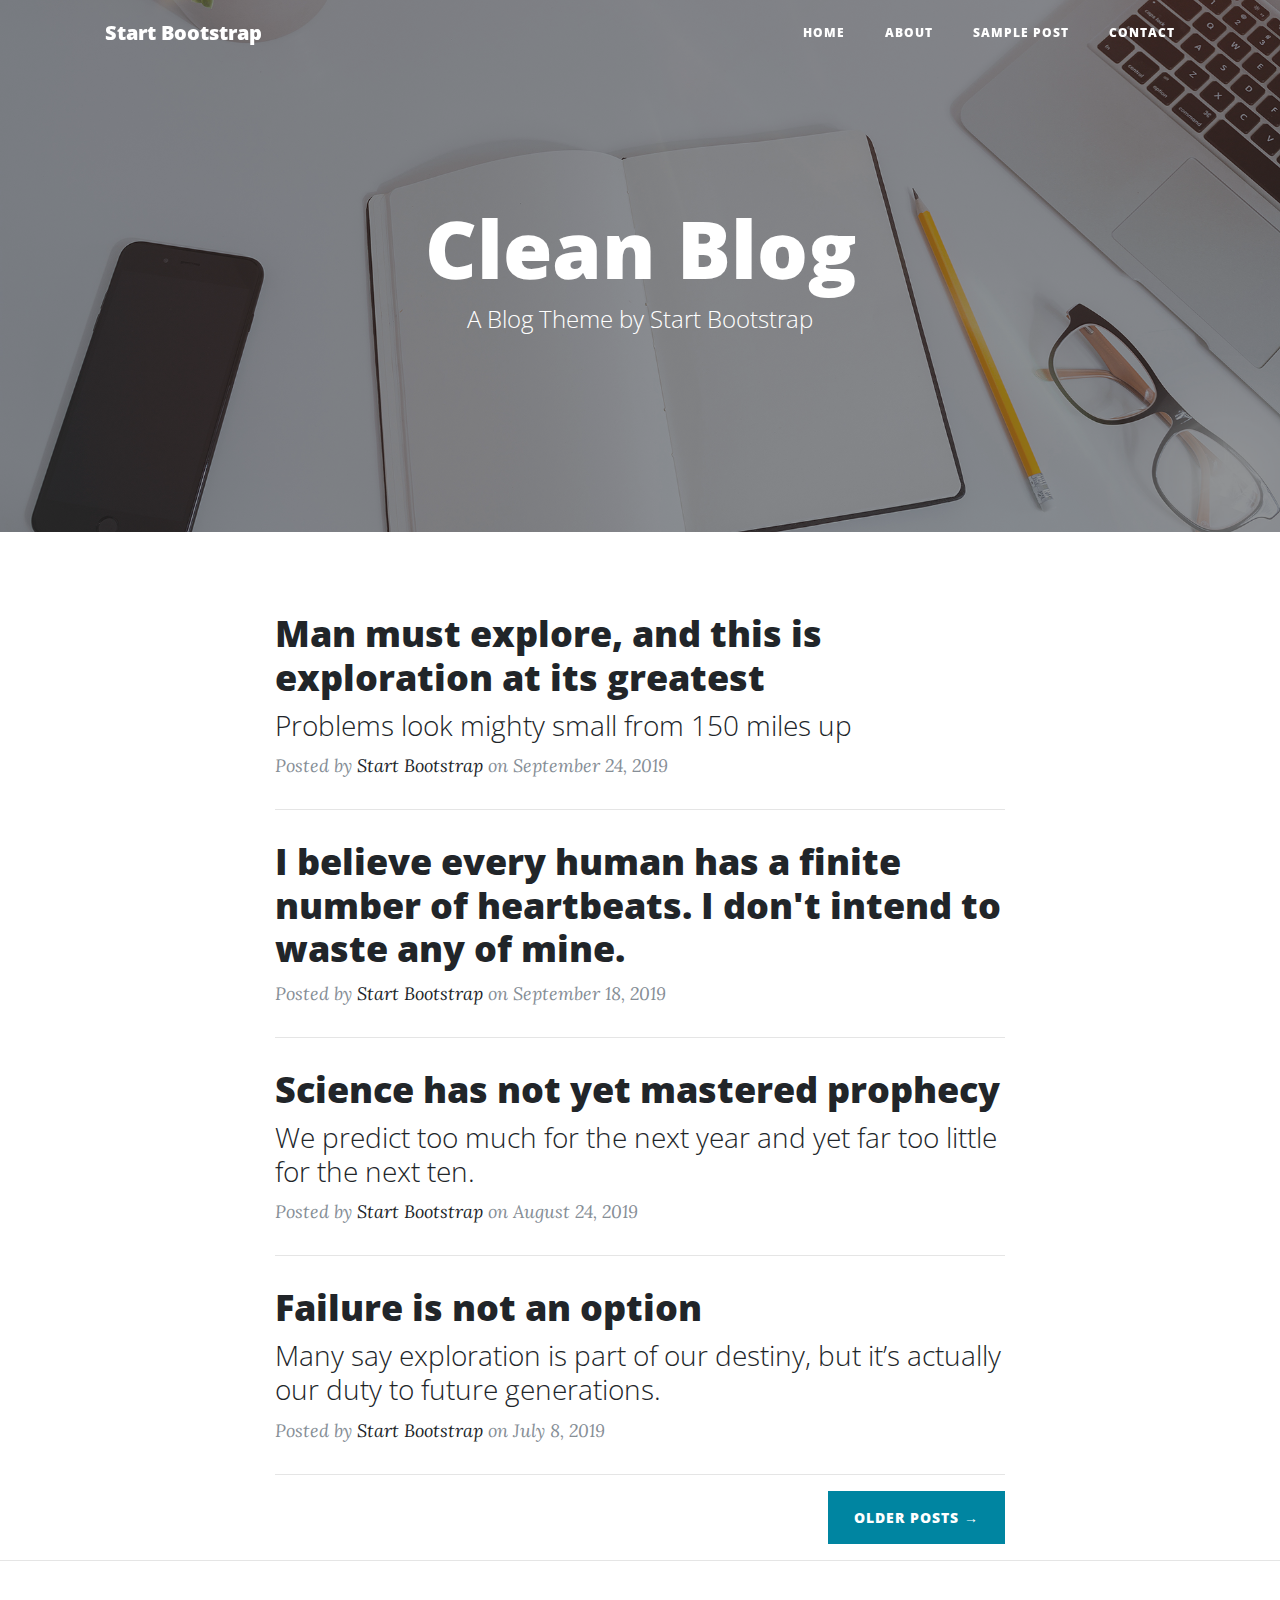
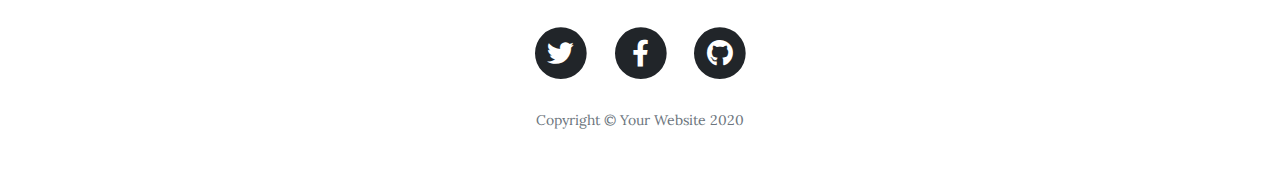
==== index.html @ 659f7e88 "bootstrap template" ====
<!DOCTYPE html>
<html lang="en">

<head>

  <meta charset="utf-8">
  <meta name="viewport" content="width=device-width, initial-scale=1, shrink-to-fit=no">
  <meta name="description" content="">
  <meta name="author" content="">

  <title>Clean Blog - Start Bootstrap Theme</title>

  <!-- Bootstrap core CSS -->
  <link href="vendor/bootstrap/css/bootstrap.min.css" rel="stylesheet">

  <!-- Custom fonts for this template -->
  <link href="vendor/fontawesome-free/css/all.min.css" rel="stylesheet" type="text/css">
  <link href='https://fonts.googleapis.com/css?family=Lora:400,700,400italic,700italic' rel='stylesheet' type='text/css'>
  <link href='https://fonts.googleapis.com/css?family=Open+Sans:300italic,400italic,600italic,700italic,800italic,400,300,600,700,800' rel='stylesheet' type='text/css'>

  <!-- Custom styles for this template -->
  <link href="css/clean-blog.min.css" rel="stylesheet">

</head>

<body>

  <!-- Navigation -->
  <nav class="navbar navbar-expand-lg navbar-light fixed-top" id="mainNav">
    <div class="container">
      <a class="navbar-brand" href="index.html">Start Bootstrap</a>
      <button class="navbar-toggler navbar-toggler-right" type="button" data-toggle="collapse" data-target="#navbarResponsive" aria-controls="navbarResponsive" aria-expanded="false" aria-label="Toggle navigation">
        Menu
        <i class="fas fa-bars"></i>
      </button>
      <div class="collapse navbar-collapse" id="navbarResponsive">
        <ul class="navbar-nav ml-auto">
          <li class="nav-item">
            <a class="nav-link" href="index.html">Home</a>
          </li>
          <li class="nav-item">
            <a class="nav-link" href="about.html">About</a>
          </li>
          <li class="nav-item">
            <a class="nav-link" href="post.html">Sample Post</a>
          </li>
          <li class="nav-item">
            <a class="nav-link" href="contact.html">Contact</a>
          </li>
        </ul>
      </div>
    </div>
  </nav>

  <!-- Page Header -->
  <header class="masthead" style="background-image: url('img/home-bg.jpg')">
    <div class="overlay"></div>
    <div class="container">
      <div class="row">
        <div class="col-lg-8 col-md-10 mx-auto">
          <div class="site-heading">
            <h1>Clean Blog</h1>
            <span class="subheading">A Blog Theme by Start Bootstrap</span>
          </div>
        </div>
      </div>
    </div>
  </header>

  <!-- Main Content -->
  <div class="container">
    <div class="row">
      <div class="col-lg-8 col-md-10 mx-auto">
        <div class="post-preview">
          <a href="post.html">
            <h2 class="post-title">
              Man must explore, and this is exploration at its greatest
            </h2>
            <h3 class="post-subtitle">
              Problems look mighty small from 150 miles up
            </h3>
          </a>
          <p class="post-meta">Posted by
            <a href="#">Start Bootstrap</a>
            on September 24, 2019</p>
        </div>
        <hr>
        <div class="post-preview">
          <a href="post.html">
            <h2 class="post-title">
              I believe every human has a finite number of heartbeats. I don't intend to waste any of mine.
            </h2>
          </a>
          <p class="post-meta">Posted by
            <a href="#">Start Bootstrap</a>
            on September 18, 2019</p>
        </div>
        <hr>
        <div class="post-preview">
          <a href="post.html">
            <h2 class="post-title">
              Science has not yet mastered prophecy
            </h2>
            <h3 class="post-subtitle">
              We predict too much for the next year and yet far too little for the next ten.
            </h3>
          </a>
          <p class="post-meta">Posted by
            <a href="#">Start Bootstrap</a>
            on August 24, 2019</p>
        </div>
        <hr>
        <div class="post-preview">
          <a href="post.html">
            <h2 class="post-title">
              Failure is not an option
            </h2>
            <h3 class="post-subtitle">
              Many say exploration is part of our destiny, but it’s actually our duty to future generations.
            </h3>
          </a>
          <p class="post-meta">Posted by
            <a href="#">Start Bootstrap</a>
            on July 8, 2019</p>
        </div>
        <hr>
        <!-- Pager -->
        <div class="clearfix">
          <a class="btn btn-primary float-right" href="#">Older Posts &rarr;</a>
        </div>
      </div>
    </div>
  </div>

  <hr>

  <!-- Footer -->
  <footer>
    <div class="container">
      <div class="row">
        <div class="col-lg-8 col-md-10 mx-auto">
          <ul class="list-inline text-center">
            <li class="list-inline-item">
              <a href="#">
                <span class="fa-stack fa-lg">
                  <i class="fas fa-circle fa-stack-2x"></i>
                  <i class="fab fa-twitter fa-stack-1x fa-inverse"></i>
                </span>
              </a>
            </li>
            <li class="list-inline-item">
              <a href="#">
                <span class="fa-stack fa-lg">
                  <i class="fas fa-circle fa-stack-2x"></i>
                  <i class="fab fa-facebook-f fa-stack-1x fa-inverse"></i>
                </span>
              </a>
            </li>
            <li class="list-inline-item">
              <a href="#">
                <span class="fa-stack fa-lg">
                  <i class="fas fa-circle fa-stack-2x"></i>
                  <i class="fab fa-github fa-stack-1x fa-inverse"></i>
                </span>
              </a>
            </li>
          </ul>
          <p class="copyright text-muted">Copyright &copy; Your Website 2020</p>
        </div>
      </div>
    </div>
  </footer>

  <!-- Bootstrap core JavaScript -->
  <script src="vendor/jquery/jquery.min.js"></script>
  <script src="vendor/bootstrap/js/bootstrap.bundle.min.js"></script>

  <!-- Custom scripts for this template -->
  <script src="js/clean-blog.min.js"></script>

</body>

</html>
---- css/clean-blog.min.css ----
/*!
 * Start Bootstrap - Clean Blog v5.0.10 (https://startbootstrap.com/theme/clean-blog)
 * Copyright 2013-2020 Start Bootstrap
 * Licensed under MIT (https://github.com/StartBootstrap/startbootstrap-clean-blog/blob/master/LICENSE)
 */body{font-size:20px;color:#212529;font-family:Lora,'Times New Roman',serif}p{line-height:1.5;margin:30px 0}p a{text-decoration:underline}h1,h2,h3,h4,h5,h6{font-weight:800;font-family:'Open Sans','Helvetica Neue',Helvetica,Arial,sans-serif}a{color:#212529;transition:all .2s}a:focus,a:hover{color:#0085a1}blockquote{font-style:italic;color:#868e96}.section-heading{font-size:36px;font-weight:700;margin-top:60px}.caption{font-size:14px;font-style:italic;display:block;margin:0;padding:10px;text-align:center;border-bottom-right-radius:5px;border-bottom-left-radius:5px}::-moz-selection{color:#fff;background:#0085a1;text-shadow:none}::selection{color:#fff;background:#0085a1;text-shadow:none}img::-moz-selection{color:#fff;background:0 0}img::selection{color:#fff;background:0 0}img::-moz-selection{color:#fff;background:0 0}#mainNav{position:absolute;border-bottom:1px solid #e9ecef;background-color:#fff;font-family:'Open Sans','Helvetica Neue',Helvetica,Arial,sans-serif}#mainNav .navbar-brand{font-weight:800;color:#343a40}#mainNav .navbar-toggler{font-size:12px;font-weight:800;padding:13px;text-transform:uppercase;color:#343a40}#mainNav .navbar-nav>li.nav-item>a{font-size:12px;font-weight:800;letter-spacing:1px;text-transform:uppercase}@media only screen and (min-width:992px){#mainNav{border-bottom:1px solid transparent;background:0 0}#mainNav .navbar-brand{padding:10px 20px;color:#fff}#mainNav .navbar-brand:focus,#mainNav .navbar-brand:hover{color:rgba(255,255,255,.8)}#mainNav .navbar-nav>li.nav-item>a{padding:10px 20px;color:#fff}#mainNav .navbar-nav>li.nav-item>a:focus,#mainNav .navbar-nav>li.nav-item>a:hover{color:rgba(255,255,255,.8)}}@media only screen and (min-width:992px){#mainNav{transition:background-color .2s;transform:translate3d(0,0,0);-webkit-backface-visibility:hidden;backface-visibility:hidden}#mainNav.is-fixed{position:fixed;top:-67px;transition:transform .2s;border-bottom:1px solid #fff;background-color:rgba(255,255,255,.9)}#mainNav.is-fixed .navbar-brand{color:#212529}#mainNav.is-fixed .navbar-brand:focus,#mainNav.is-fixed .navbar-brand:hover{color:#0085a1}#mainNav.is-fixed .navbar-nav>li.nav-item>a{color:#212529}#mainNav.is-fixed .navbar-nav>li.nav-item>a:focus,#mainNav.is-fixed .navbar-nav>li.nav-item>a:hover{color:#0085a1}#mainNav.is-visible{transform:translate3d(0,100%,0)}}header.masthead{margin-bottom:50px;background:no-repeat center center;background-color:#868e96;background-attachment:scroll;position:relative;background-size:cover}header.masthead .overlay{position:absolute;top:0;left:0;height:100%;width:100%;background-color:#212529;opacity:.5}header.masthead .page-heading,header.masthead .post-heading,header.masthead .site-heading{padding:200px 0 150px;color:#fff}@media only screen and (min-width:768px){header.masthead .page-heading,header.masthead .post-heading,header.masthead .site-heading{padding:200px 0}}header.masthead .page-heading,header.masthead .site-heading{text-align:center}header.masthead .page-heading h1,header.masthead .site-heading h1{font-size:50px;margin-top:0}header.masthead .page-heading .subheading,header.masthead .site-heading .subheading{font-size:24px;font-weight:300;line-height:1.1;display:block;margin:10px 0 0;font-family:'Open Sans','Helvetica Neue',Helvetica,Arial,sans-serif}@media only screen and (min-width:768px){header.masthead .page-heading h1,header.masthead .site-heading h1{font-size:80px}}header.masthead .post-heading h1{font-size:35px}header.masthead .post-heading .meta,header.masthead .post-heading .subheading{line-height:1.1;display:block}header.masthead .post-heading .subheading{font-size:24px;font-weight:600;margin:10px 0 30px;font-family:'Open Sans','Helvetica Neue',Helvetica,Arial,sans-serif}header.masthead .post-heading .meta{font-size:20px;font-weight:300;font-style:italic;font-family:Lora,'Times New Roman',serif}header.masthead .post-heading .meta a{color:#fff}@media only screen and (min-width:768px){header.masthead .post-heading h1{font-size:55px}header.masthead .post-heading .subheading{font-size:30px}}.post-preview>a{color:#212529}.post-preview>a:focus,.post-preview>a:hover{text-decoration:none;color:#0085a1}.post-preview>a>.post-title{font-size:30px;margin-top:30px;margin-bottom:10px}.post-preview>a>.post-subtitle{font-weight:300;margin:0 0 10px}.post-preview>.post-meta{font-size:18px;font-style:italic;margin-top:0;color:#868e96}.post-preview>.post-meta>a{text-decoration:none;color:#212529}.post-preview>.post-meta>a:focus,.post-preview>.post-meta>a:hover{text-decoration:underline;color:#0085a1}@media only screen and (min-width:768px){.post-preview>a>.post-title{font-size:36px}}.floating-label-form-group{font-size:14px;position:relative;margin-bottom:0;padding-bottom:.5em;border-bottom:1px solid #dee2e6}.floating-label-form-group input,.floating-label-form-group textarea{font-size:1.5em;position:relative;z-index:1;padding:0;resize:none;border:none;border-radius:0;background:0 0;box-shadow:none!important;font-family:Lora,'Times New Roman',serif}.floating-label-form-group input::-webkit-input-placeholder,.floating-label-form-group textarea::-webkit-input-placeholder{color:#868e96;font-family:Lora,'Times New Roman',serif}.floating-label-form-group label{font-size:.85em;line-height:1.764705882em;position:relative;z-index:0;top:2em;display:block;margin:0;transition:top .3s ease,opacity .3s ease;opacity:0}.floating-label-form-group .help-block{margin:15px 0}.floating-label-form-group-with-value label{top:0;opacity:1}.floating-label-form-group-with-focus label{color:#0085a1}form .form-group:first-child .floating-label-form-group{border-top:1px solid #dee2e6}footer{padding:50px 0 65px}footer .list-inline{margin:0;padding:0}footer .copyright{font-size:14px;margin-bottom:0;text-align:center}.btn{font-size:14px;font-weight:800;padding:15px 25px;letter-spacing:1px;text-transform:uppercase;border-radius:0;font-family:'Open Sans','Helvetica Neue',Helvetica,Arial,sans-serif}.btn-primary{background-color:#0085a1;border-color:#0085a1}.btn-primary:active,.btn-primary:focus,.btn-primary:hover{color:#fff;background-color:#00657b!important;border-color:#00657b!important}.btn-lg{font-size:16px;padding:25px 35px}
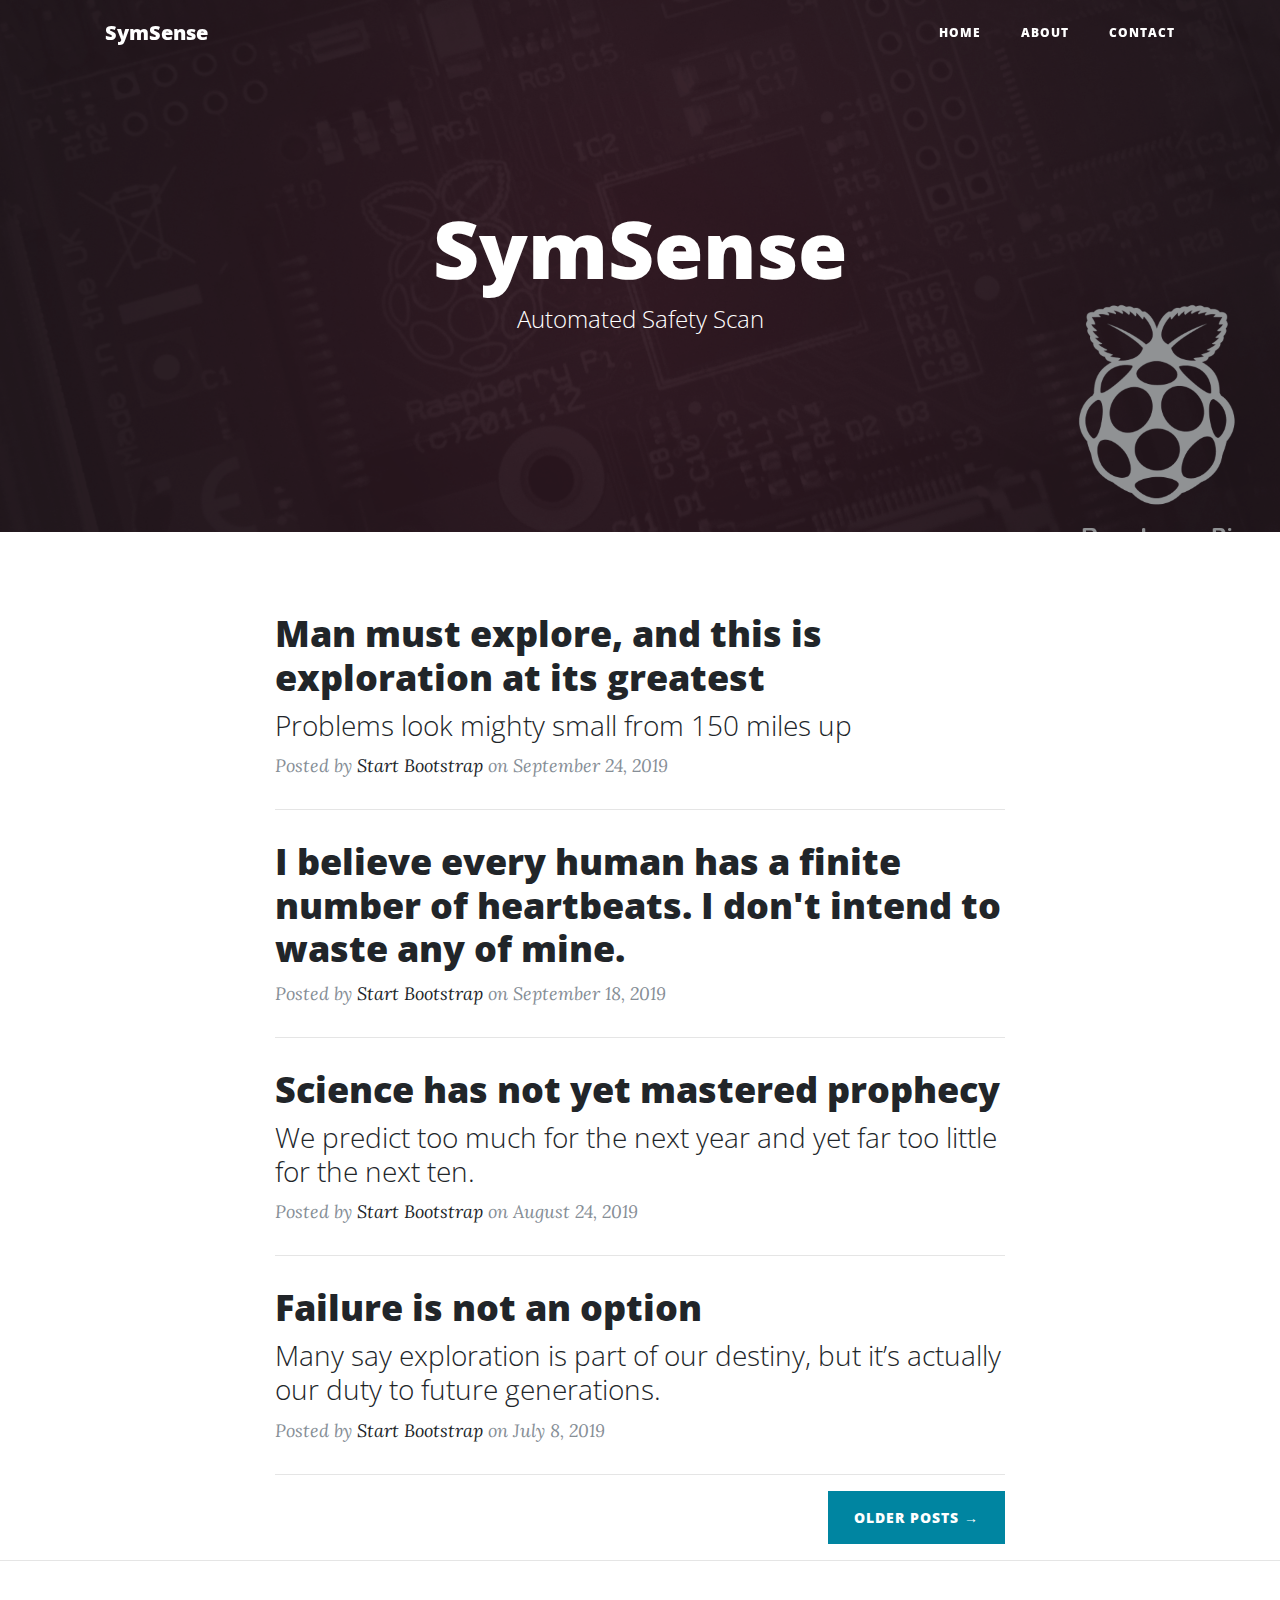
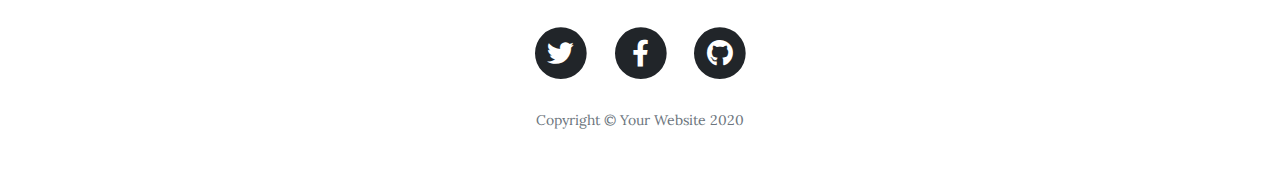
==== commit 5bc98607: "initial changes" ====
--- a/index.html
+++ b/index.html
@@ -8,7 +8,7 @@
   <meta name="description" content="">
   <meta name="author" content="">
 
-  <title>Clean Blog - Start Bootstrap Theme</title>
+  <title>SymSense - Automated Symptom Check</title>
 
   <!-- Bootstrap core CSS -->
   <link href="vendor/bootstrap/css/bootstrap.min.css" rel="stylesheet">
@@ -28,7 +28,7 @@
   <!-- Navigation -->
   <nav class="navbar navbar-expand-lg navbar-light fixed-top" id="mainNav">
     <div class="container">
-      <a class="navbar-brand" href="index.html">Start Bootstrap</a>
+      <a class="navbar-brand" href="index.html">SymSense</a>
       <button class="navbar-toggler navbar-toggler-right" type="button" data-toggle="collapse" data-target="#navbarResponsive" aria-controls="navbarResponsive" aria-expanded="false" aria-label="Toggle navigation">
         Menu
         <i class="fas fa-bars"></i>
@@ -42,9 +42,6 @@
             <a class="nav-link" href="about.html">About</a>
           </li>
           <li class="nav-item">
-            <a class="nav-link" href="post.html">Sample Post</a>
-          </li>
-          <li class="nav-item">
             <a class="nav-link" href="contact.html">Contact</a>
           </li>
         </ul>
@@ -53,14 +50,14 @@
   </nav>
 
   <!-- Page Header -->
-  <header class="masthead" style="background-image: url('img/home-bg.jpg')">
+  <header class="masthead" style="background-image: url('img/home.png')">
     <div class="overlay"></div>
     <div class="container">
       <div class="row">
         <div class="col-lg-8 col-md-10 mx-auto">
           <div class="site-heading">
-            <h1>Clean Blog</h1>
-            <span class="subheading">A Blog Theme by Start Bootstrap</span>
+            <h1>SymSense</h1>
+            <span class="subheading">Automated Safety Scan</span>
           </div>
         </div>
       </div>
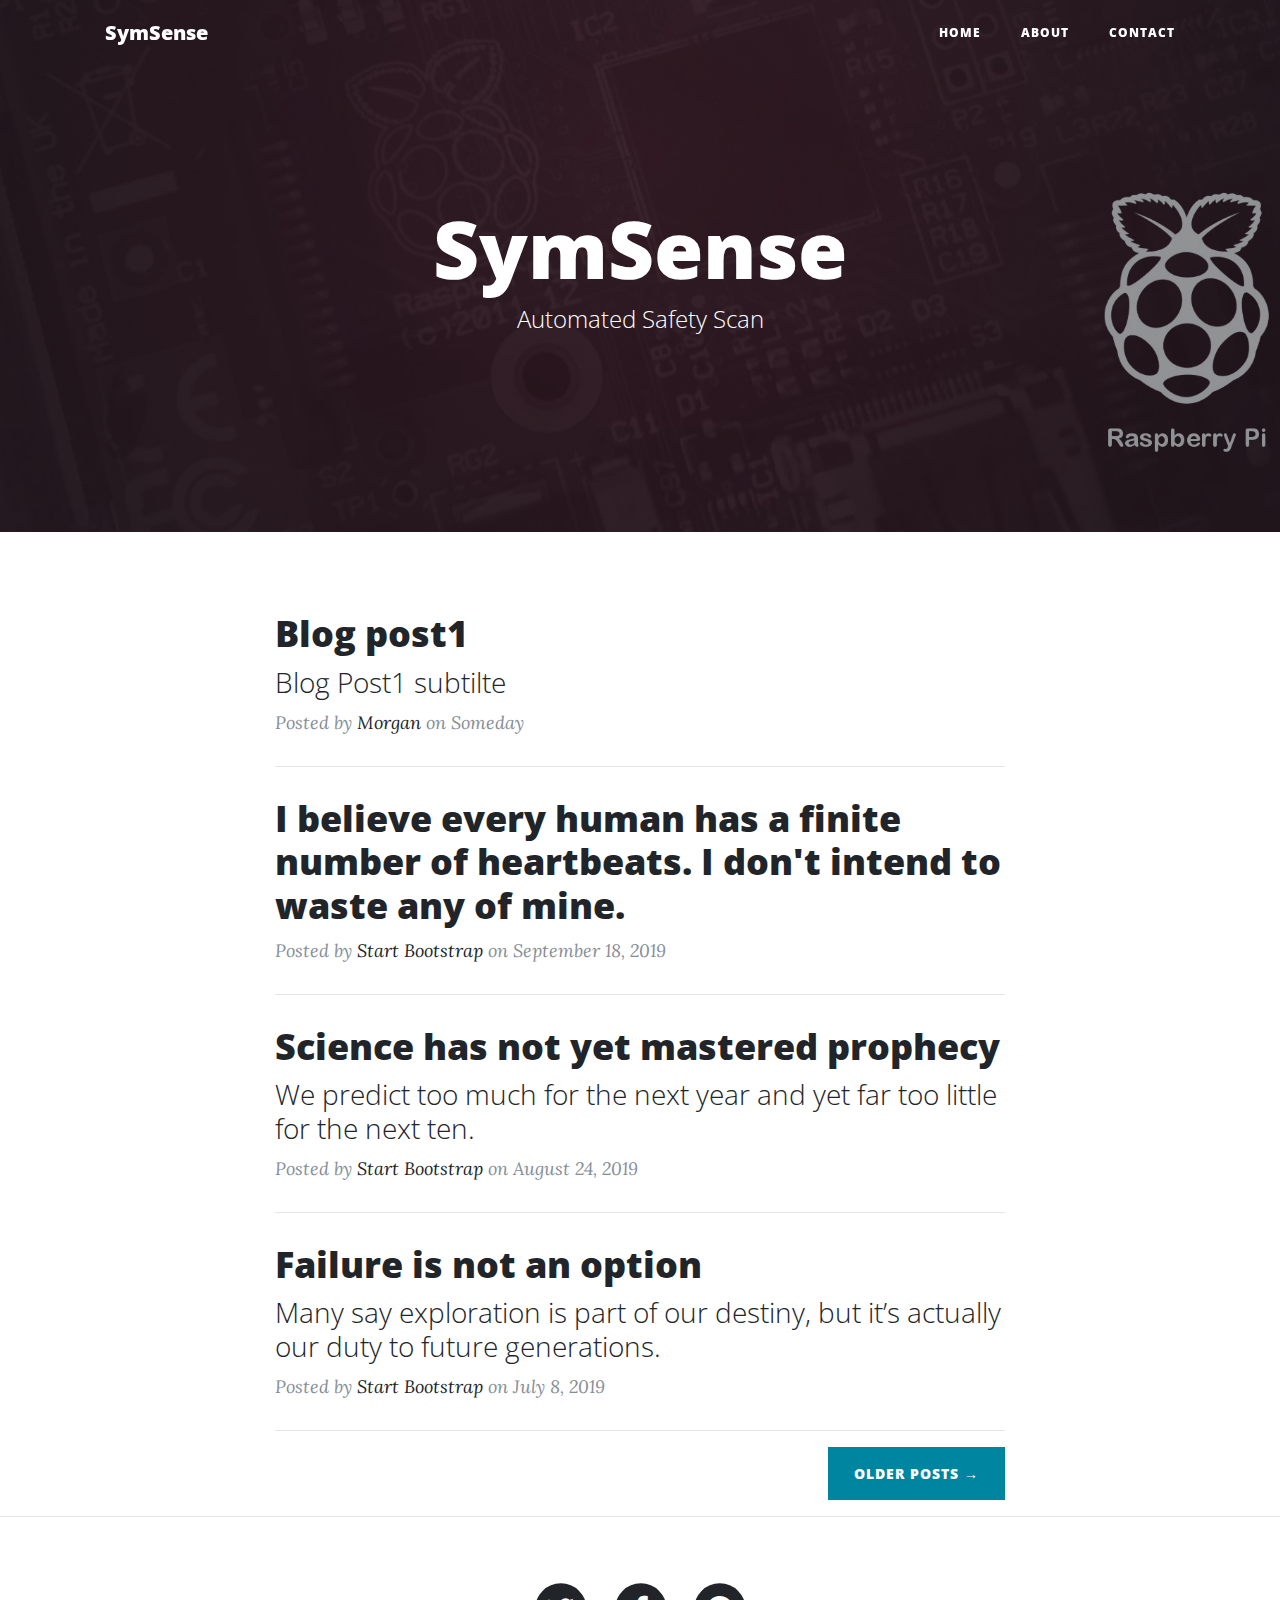
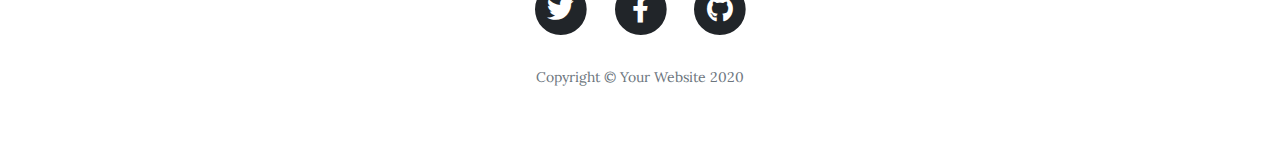
==== commit 9c1262ea: "initial changes2" ====
--- a/index.html
+++ b/index.html
@@ -50,7 +50,7 @@
   </nav>
 
   <!-- Page Header -->
-  <header class="masthead" style="background-image: url('img/home.png')">
+  <header class="masthead" style="background-image: url('img/home.jpg')">
     <div class="overlay"></div>
     <div class="container">
       <div class="row">
@@ -71,15 +71,15 @@
         <div class="post-preview">
           <a href="post.html">
             <h2 class="post-title">
-              Man must explore, and this is exploration at its greatest
+              Blog post1
             </h2>
             <h3 class="post-subtitle">
-              Problems look mighty small from 150 miles up
+              Blog Post1 subtilte
             </h3>
           </a>
           <p class="post-meta">Posted by
-            <a href="#">Start Bootstrap</a>
-            on September 24, 2019</p>
+            <a href="#">Morgan</a>
+            on Someday</p>
         </div>
         <hr>
         <div class="post-preview">
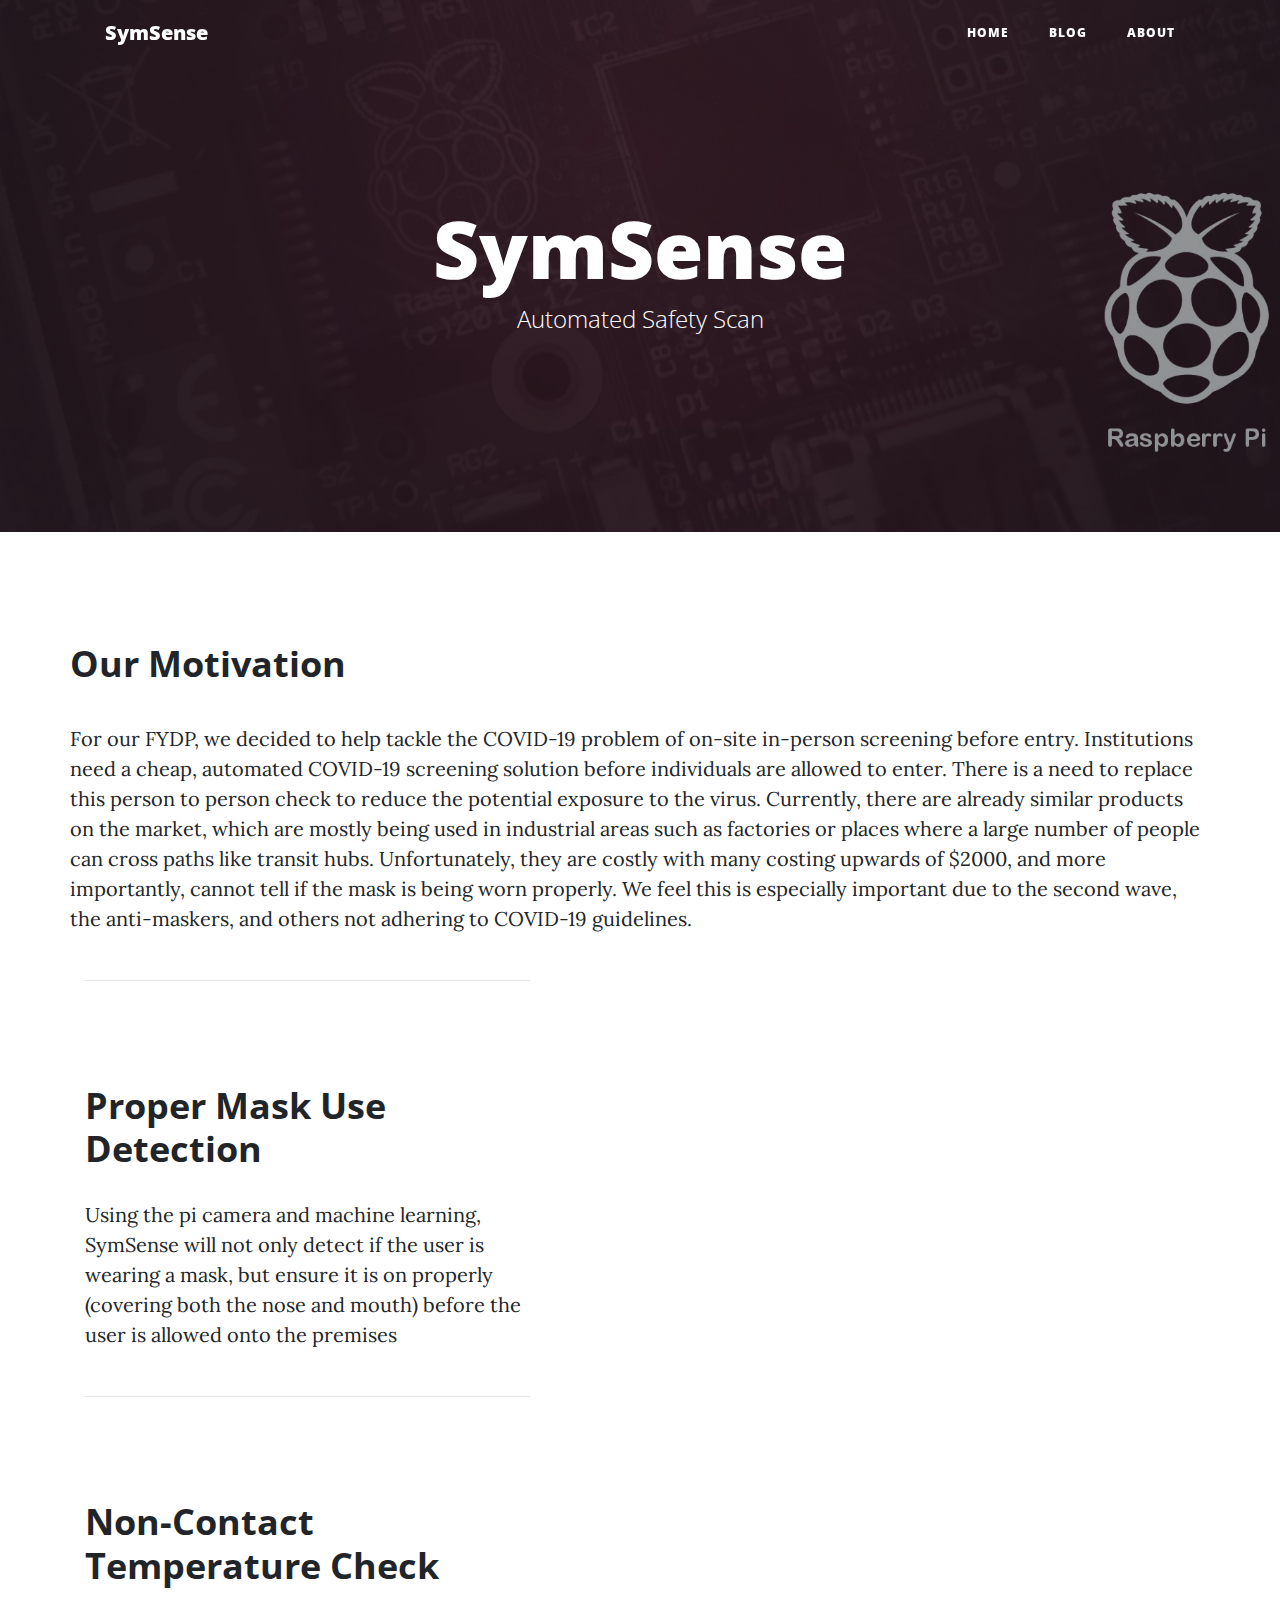
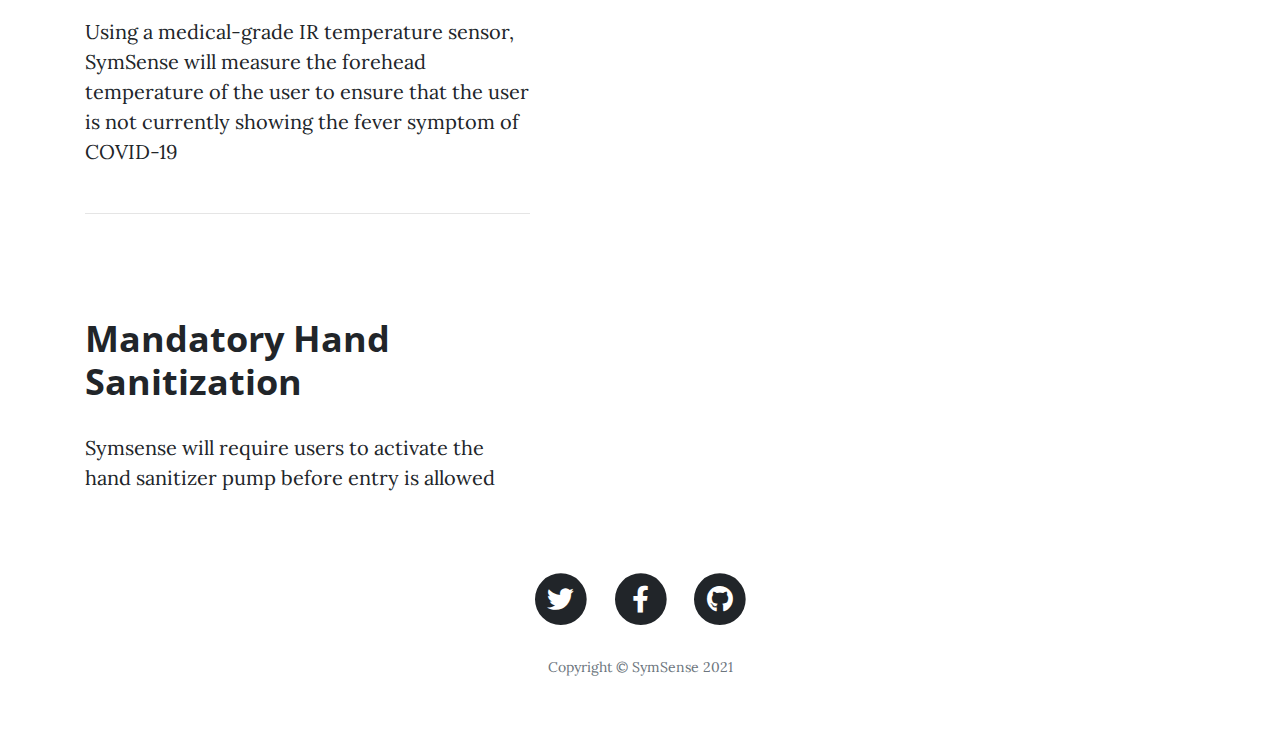
==== commit fca8ac0f: "probably enough for friday" ====
--- a/index.html
+++ b/index.html
@@ -39,10 +39,10 @@
             <a class="nav-link" href="index.html">Home</a>
           </li>
           <li class="nav-item">
-            <a class="nav-link" href="about.html">About</a>
+            <a class="nav-link" href="blog.html">Blog</a>
           </li>
           <li class="nav-item">
-            <a class="nav-link" href="contact.html">Contact</a>
+            <a class="nav-link" href="about.html">About</a>
           </li>
         </ul>
       </div>
@@ -65,71 +65,85 @@
   </header>
 
   <!-- Main Content -->
-  <div class="container">
-    <div class="row">
-      <div class="col-lg-8 col-md-10 mx-auto">
-        <div class="post-preview">
-          <a href="post.html">
-            <h2 class="post-title">
-              Blog post1
-            </h2>
-            <h3 class="post-subtitle">
-              Blog Post1 subtilte
-            </h3>
-          </a>
-          <p class="post-meta">Posted by
-            <a href="#">Morgan</a>
-            on Someday</p>
-        </div>
-        <hr>
-        <div class="post-preview">
-          <a href="post.html">
-            <h2 class="post-title">
-              I believe every human has a finite number of heartbeats. I don't intend to waste any of mine.
-            </h2>
-          </a>
-          <p class="post-meta">Posted by
-            <a href="#">Start Bootstrap</a>
-            on September 18, 2019</p>
-        </div>
-        <hr>
-        <div class="post-preview">
-          <a href="post.html">
-            <h2 class="post-title">
-              Science has not yet mastered prophecy
-            </h2>
-            <h3 class="post-subtitle">
-              We predict too much for the next year and yet far too little for the next ten.
-            </h3>
-          </a>
-          <p class="post-meta">Posted by
-            <a href="#">Start Bootstrap</a>
-            on August 24, 2019</p>
-        </div>
-        <hr>
-        <div class="post-preview">
-          <a href="post.html">
-            <h2 class="post-title">
-              Failure is not an option
-            </h2>
-            <h3 class="post-subtitle">
-              Many say exploration is part of our destiny, but it’s actually our duty to future generations.
-            </h3>
-          </a>
-          <p class="post-meta">Posted by
-            <a href="#">Start Bootstrap</a>
-            on July 8, 2019</p>
-        </div>
-        <hr>
-        <!-- Pager -->
-        <div class="clearfix">
-          <a class="btn btn-primary float-right" href="#">Older Posts &rarr;</a>
-        </div>
+
+  <!-- Page Content -->
+  <a  name="Intro"></a>
+    <div class="content-section-a">
+      <div class="container">
+          <div class="row">
+                  <h2 class="section-heading">Our Motivation</h2>
+                  <p class="lead"> For our FYDP, we decided to help tackle the COVID-19 problem of on-site in-person screening before entry.  Institutions need a cheap, automated COVID-19 screening solution before individuals are allowed to enter. There is a need to replace this person to person check to reduce the potential exposure to the virus. Currently, there are already similar products on the market, which are mostly being used in industrial areas such as factories or places where a large number of people can cross paths like transit hubs. Unfortunately, they are costly with many costing upwards of $2000, and more importantly, cannot tell if the mask is being worn properly. We feel this is especially important due to the second wave, the anti-maskers, and others not adhering to COVID-19 guidelines.</p>
+          </div>
+
       </div>
-    </div>
+      <!-- /.container -->
+
   </div>
 
-  <hr>
+	<a  name="Product"></a>
+    <div class="content-section-a">
+        <div class="container">
+            <div class="row">
+                <div class="col-lg-5 col-sm-6">
+                    <hr class="section-heading-spacer">
+                    <div class="clearfix"></div>
+                    <h2 class="section-heading"><br>Proper Mask Use Detection</h2>
+                    <p class="lead"> Using the pi camera and machine learning, SymSense will not only detect if the user is wearing a mask, but ensure it is on properly (covering both the nose and mouth) before the user is allowed onto the premises </p>
+                </div>
+                <div class="col-lg-5 col-lg-offset-2 col-sm-6">
+                    <img class="img-responsive" src="img/picamera.jpg" alt="">
+                </div>
+            </div>
+
+        </div>
+        <!-- /.container -->
+
+    </div>
+    <!-- /.content-section-a -->
+
+    <div class="content-section-b">
+
+        <div class="container">
+
+            <div class="row">
+                <div class="col-lg-5 col-lg-offset-1 col-sm-push-6  col-sm-6">
+                    <hr class="section-heading-spacer">
+                    <div class="clearfix"></div>
+                    <h2 class="section-heading"><br>Non-Contact Temperature Check</h2>
+                    <p class="lead">Using a medical-grade IR temperature sensor, SymSense will measure the forehead temperature of the user to ensure that the user is not currently showing the fever symptom of COVID-19</p>
+                </div>
+                <div class="col-lg-5 col-sm-pull-6  col-sm-6">
+                    <img class="img-responsive" src="img/tempsensor.jpg" alt="">
+                </div>
+            </div>
+
+        </div>
+        <!-- /.container -->
+
+    </div>
+    <!-- /.content-section-b -->
+
+    <div class="content-section-a">
+
+        <div class="container">
+
+            <div class="row">
+                <div class="col-lg-5 col-sm-6">
+                    <hr class="section-heading-spacer">
+                    <div class="clearfix"></div>
+                    <h2 class="section-heading"><br>Mandatory Hand Sanitization</h2>
+                    <p class="lead">Symsense will require users to activate the hand sanitizer pump before entry is allowed </p>
+                </div>
+                <div class="col-lg-5 col-lg-offset-2 col-sm-6">
+                    <img class="img-responsive" src="img/handsanitizer.jpg" alt="">
+                </div>
+            </div>
+
+        </div>
+        <!-- /.container -->
+
+    </div>
+    <!-- /.content-section-a -->
 
   <!-- Footer -->
   <footer>
@@ -162,7 +176,7 @@
               </a>
             </li>
           </ul>
-          <p class="copyright text-muted">Copyright &copy; Your Website 2020</p>
+          <p class="copyright text-muted">Copyright &copy; SymSense 2021</p>
         </div>
       </div>
     </div>
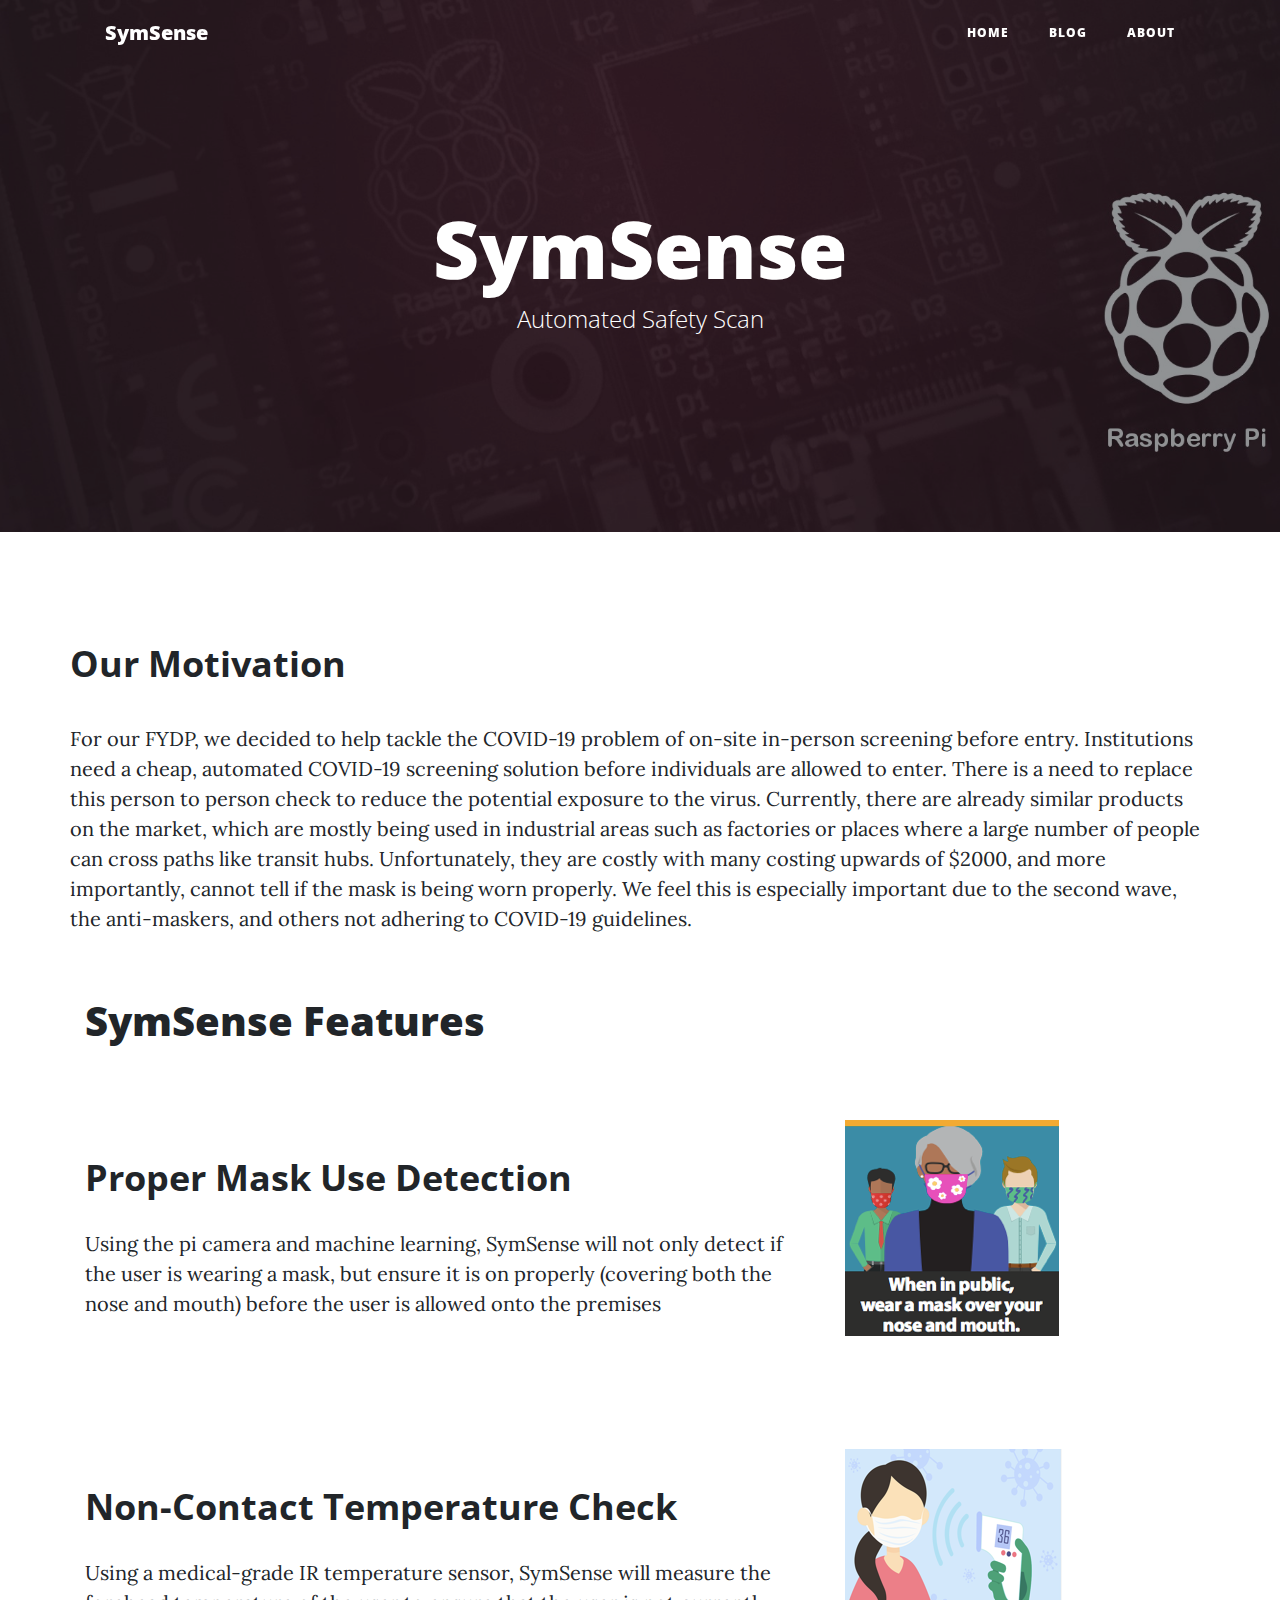
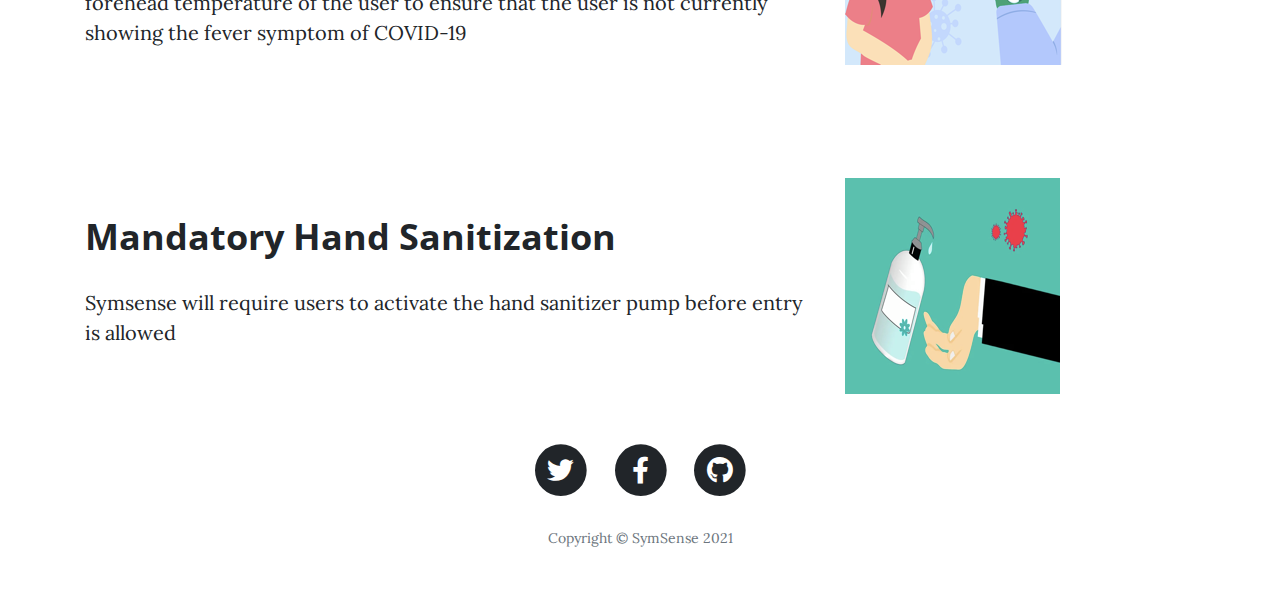
==== commit 9233665d: "landing page done" ====
--- a/index.html
+++ b/index.html
@@ -67,127 +67,109 @@
   <!-- Main Content -->
 
   <!-- Page Content -->
-  <a  name="Intro"></a>
-    <div class="content-section-a">
-      <div class="container">
-          <div class="row">
-                  <h2 class="section-heading">Our Motivation</h2>
-                  <p class="lead"> For our FYDP, we decided to help tackle the COVID-19 problem of on-site in-person screening before entry.  Institutions need a cheap, automated COVID-19 screening solution before individuals are allowed to enter. There is a need to replace this person to person check to reduce the potential exposure to the virus. Currently, there are already similar products on the market, which are mostly being used in industrial areas such as factories or places where a large number of people can cross paths like transit hubs. Unfortunately, they are costly with many costing upwards of $2000, and more importantly, cannot tell if the mask is being worn properly. We feel this is especially important due to the second wave, the anti-maskers, and others not adhering to COVID-19 guidelines.</p>
-          </div>
+  <div class="container">
+    <div class="row">
+      <h2 class="section-heading">Our Motivation</h2>
+      <p class="lead"> For our FYDP, we decided to help tackle the COVID-19 problem of on-site in-person screening before entry.  Institutions need a cheap, automated COVID-19 screening solution before individuals are allowed to enter. There is a need to replace this person to person check to reduce the potential exposure to the virus. Currently, there are already similar products on the market, which are mostly being used in industrial areas such as factories or places where a large number of people can cross paths like transit hubs. Unfortunately, they are costly with many costing upwards of $2000, and more importantly, cannot tell if the mask is being worn properly. We feel this is especially important due to the second wave, the anti-maskers, and others not adhering to COVID-19 guidelines.</p>
+    </div>
+  </div>
+  <hr style="width:0%">
 
+  <div class="container">
+    <h1>SymSense Features</h1>
+    <div class="row">
+      <div class="col-lg-8">
+        <h2 class="section-heading"><br>Proper Mask Use Detection</h2>
+        <p class="lead"> Using the pi camera and machine learning, SymSense will not only detect if the user is wearing a mask, but ensure it is on properly (covering both the nose and mouth) before the user is allowed onto the premises </p>
       </div>
-      <!-- /.container -->
+      <div class="col-lg-2">
+        <hr style="width:0%">
+        <hr style="width:0%">
+        <hr style="width:0%">
+        <img class="img-responsive" src="img/maskdetection.png" alt="">
+      </div>
+    </div>
+  </div>
+  <hr style="width:0%">
+  <div class="container">
+    <div class="row">
+      <div class="col-lg-8">
+        <h2 class="section-heading"><br>Non-Contact Temperature Check</h2>
+        <p class="lead">Using a medical-grade IR temperature sensor, SymSense will measure the forehead temperature of the user to ensure that the user is not currently showing the fever symptom of COVID-19</p>
+      </div>
+      <div class="col-lg-2">
+        <hr style="width:0%">
+        <hr style="width:0%">
+        <hr style="width:0%">
+        <img class="img-responsive" src="img/tempsensor.png" alt="">
+      </div>
+    </div>
 
   </div>
 
-	<a  name="Product"></a>
-    <div class="content-section-a">
-        <div class="container">
-            <div class="row">
-                <div class="col-lg-5 col-sm-6">
-                    <hr class="section-heading-spacer">
-                    <div class="clearfix"></div>
-                    <h2 class="section-heading"><br>Proper Mask Use Detection</h2>
-                    <p class="lead"> Using the pi camera and machine learning, SymSense will not only detect if the user is wearing a mask, but ensure it is on properly (covering both the nose and mouth) before the user is allowed onto the premises </p>
-                </div>
-                <div class="col-lg-5 col-lg-offset-2 col-sm-6">
-                    <img class="img-responsive" src="img/picamera.jpg" alt="">
-                </div>
-            </div>
+<hr style="width:0%">
+  <div class="container">
 
-        </div>
-        <!-- /.container -->
-
-    </div>
-    <!-- /.content-section-a -->
-
-    <div class="content-section-b">
-
-        <div class="container">
-
-            <div class="row">
-                <div class="col-lg-5 col-lg-offset-1 col-sm-push-6  col-sm-6">
-                    <hr class="section-heading-spacer">
-                    <div class="clearfix"></div>
-                    <h2 class="section-heading"><br>Non-Contact Temperature Check</h2>
-                    <p class="lead">Using a medical-grade IR temperature sensor, SymSense will measure the forehead temperature of the user to ensure that the user is not currently showing the fever symptom of COVID-19</p>
-                </div>
-                <div class="col-lg-5 col-sm-pull-6  col-sm-6">
-                    <img class="img-responsive" src="img/tempsensor.jpg" alt="">
-                </div>
-            </div>
-
-        </div>
-        <!-- /.container -->
-
-    </div>
-    <!-- /.content-section-b -->
-
-    <div class="content-section-a">
-
-        <div class="container">
-
-            <div class="row">
-                <div class="col-lg-5 col-sm-6">
-                    <hr class="section-heading-spacer">
-                    <div class="clearfix"></div>
-                    <h2 class="section-heading"><br>Mandatory Hand Sanitization</h2>
-                    <p class="lead">Symsense will require users to activate the hand sanitizer pump before entry is allowed </p>
-                </div>
-                <div class="col-lg-5 col-lg-offset-2 col-sm-6">
-                    <img class="img-responsive" src="img/handsanitizer.jpg" alt="">
-                </div>
-            </div>
-
-        </div>
-        <!-- /.container -->
-
-    </div>
-    <!-- /.content-section-a -->
-
-  <!-- Footer -->
-  <footer>
-    <div class="container">
-      <div class="row">
-        <div class="col-lg-8 col-md-10 mx-auto">
-          <ul class="list-inline text-center">
-            <li class="list-inline-item">
-              <a href="#">
-                <span class="fa-stack fa-lg">
-                  <i class="fas fa-circle fa-stack-2x"></i>
-                  <i class="fab fa-twitter fa-stack-1x fa-inverse"></i>
-                </span>
-              </a>
-            </li>
-            <li class="list-inline-item">
-              <a href="#">
-                <span class="fa-stack fa-lg">
-                  <i class="fas fa-circle fa-stack-2x"></i>
-                  <i class="fab fa-facebook-f fa-stack-1x fa-inverse"></i>
-                </span>
-              </a>
-            </li>
-            <li class="list-inline-item">
-              <a href="#">
-                <span class="fa-stack fa-lg">
-                  <i class="fas fa-circle fa-stack-2x"></i>
-                  <i class="fab fa-github fa-stack-1x fa-inverse"></i>
-                </span>
-              </a>
-            </li>
-          </ul>
-          <p class="copyright text-muted">Copyright &copy; SymSense 2021</p>
-        </div>
+    <div class="row">
+      <div class="col-lg-8">
+        <h2 class="section-heading"><br>Mandatory Hand Sanitization</h2>
+        <p class="lead">Symsense will require users to activate the hand sanitizer pump before entry is allowed </p>
+      </div>
+      <div class="col-lg-2">
+        <hr style="width:0%">
+        <hr style="width:0%">
+        <hr style="width:0%">
+        <img class="img-responsive" src="img/handsanitizer.png" alt="">
       </div>
     </div>
-  </footer>
 
-  <!-- Bootstrap core JavaScript -->
-  <script src="vendor/jquery/jquery.min.js"></script>
-  <script src="vendor/bootstrap/js/bootstrap.bundle.min.js"></script>
+  </div>
 
-  <!-- Custom scripts for this template -->
-  <script src="js/clean-blog.min.js"></script>
+
+
+<!-- Footer -->
+<footer>
+  <div class="container">
+    <div class="row">
+      <div class="col-lg-8 col-md-10 mx-auto">
+        <ul class="list-inline text-center">
+          <li class="list-inline-item">
+            <a href="#">
+              <span class="fa-stack fa-lg">
+                <i class="fas fa-circle fa-stack-2x"></i>
+                <i class="fab fa-twitter fa-stack-1x fa-inverse"></i>
+              </span>
+            </a>
+          </li>
+          <li class="list-inline-item">
+            <a href="#">
+              <span class="fa-stack fa-lg">
+                <i class="fas fa-circle fa-stack-2x"></i>
+                <i class="fab fa-facebook-f fa-stack-1x fa-inverse"></i>
+              </span>
+            </a>
+          </li>
+          <li class="list-inline-item">
+            <a href="#">
+              <span class="fa-stack fa-lg">
+                <i class="fas fa-circle fa-stack-2x"></i>
+                <i class="fab fa-github fa-stack-1x fa-inverse"></i>
+              </span>
+            </a>
+          </li>
+        </ul>
+        <p class="copyright text-muted">Copyright &copy; SymSense 2021</p>
+      </div>
+    </div>
+  </div>
+</footer>
+
+<!-- Bootstrap core JavaScript -->
+<script src="vendor/jquery/jquery.min.js"></script>
+<script src="vendor/bootstrap/js/bootstrap.bundle.min.js"></script>
+
+<!-- Custom scripts for this template -->
+<script src="js/clean-blog.min.js"></script>
 
 </body>
 
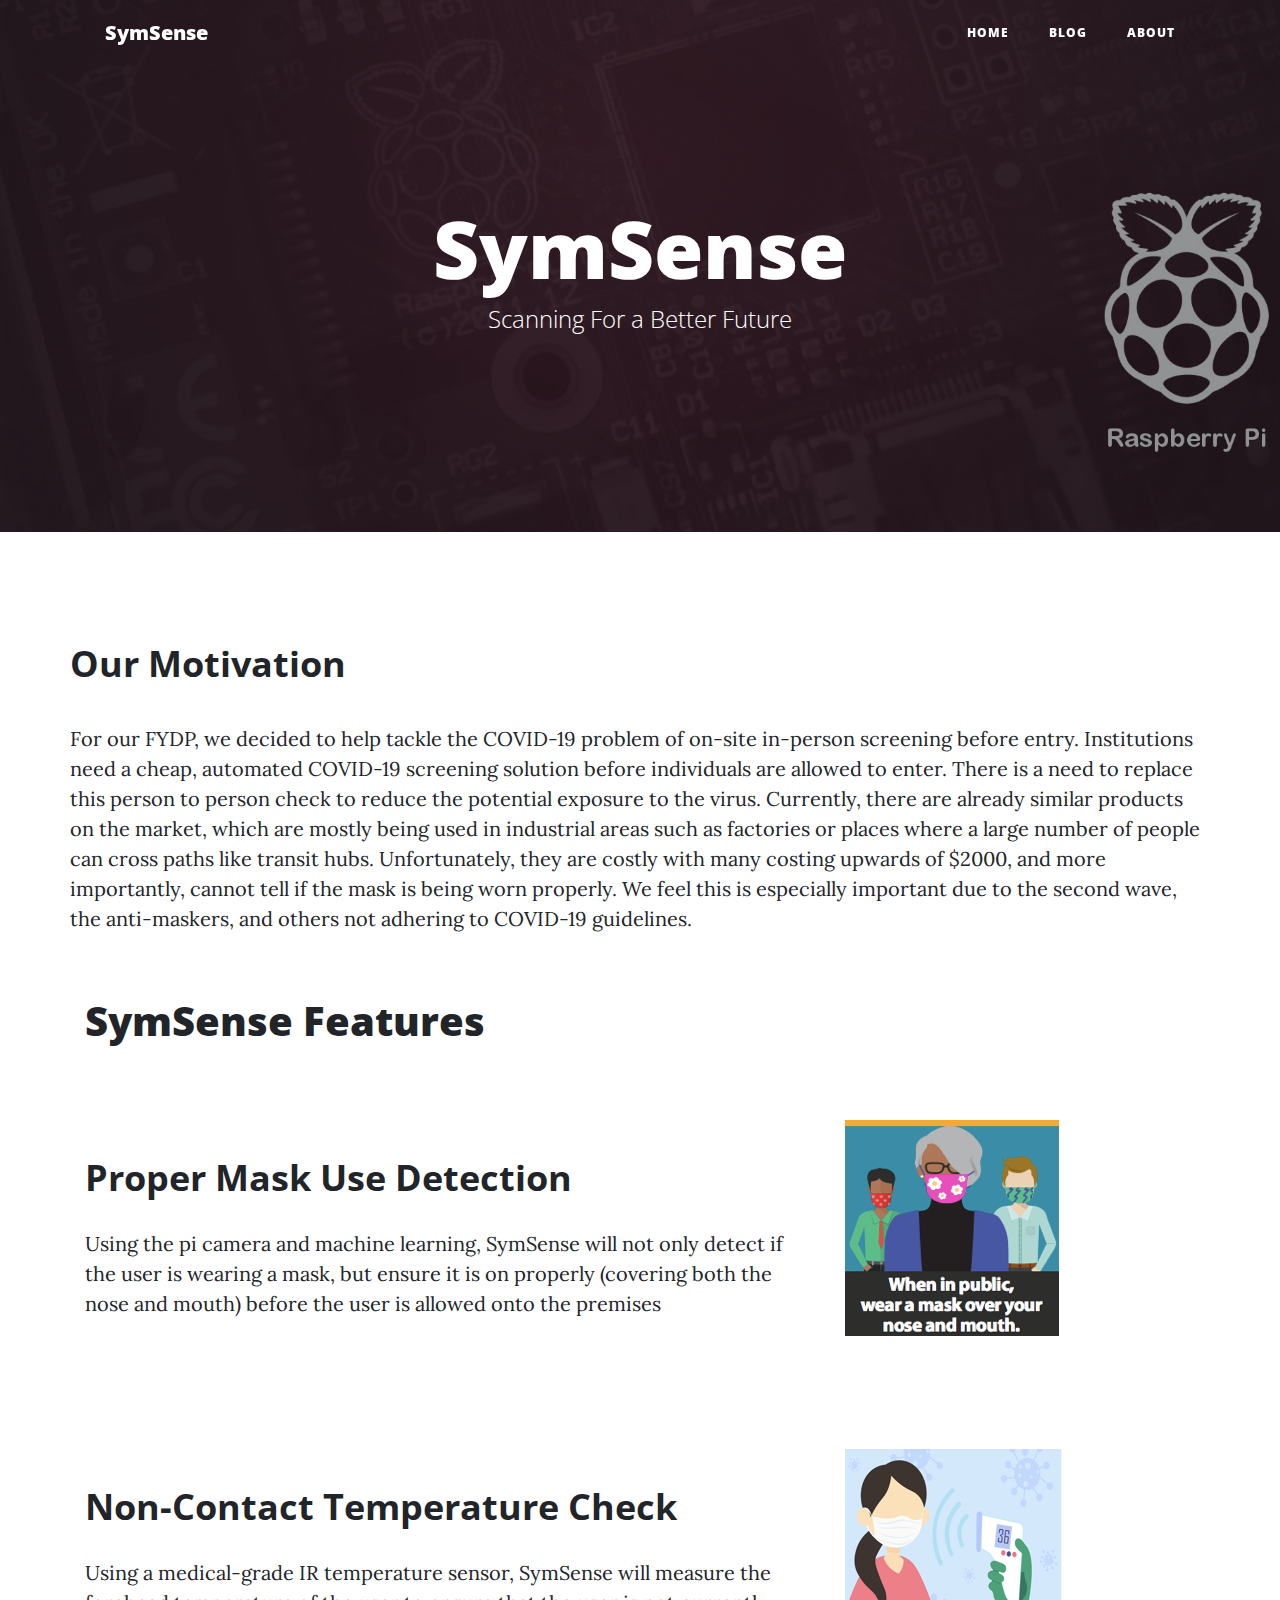
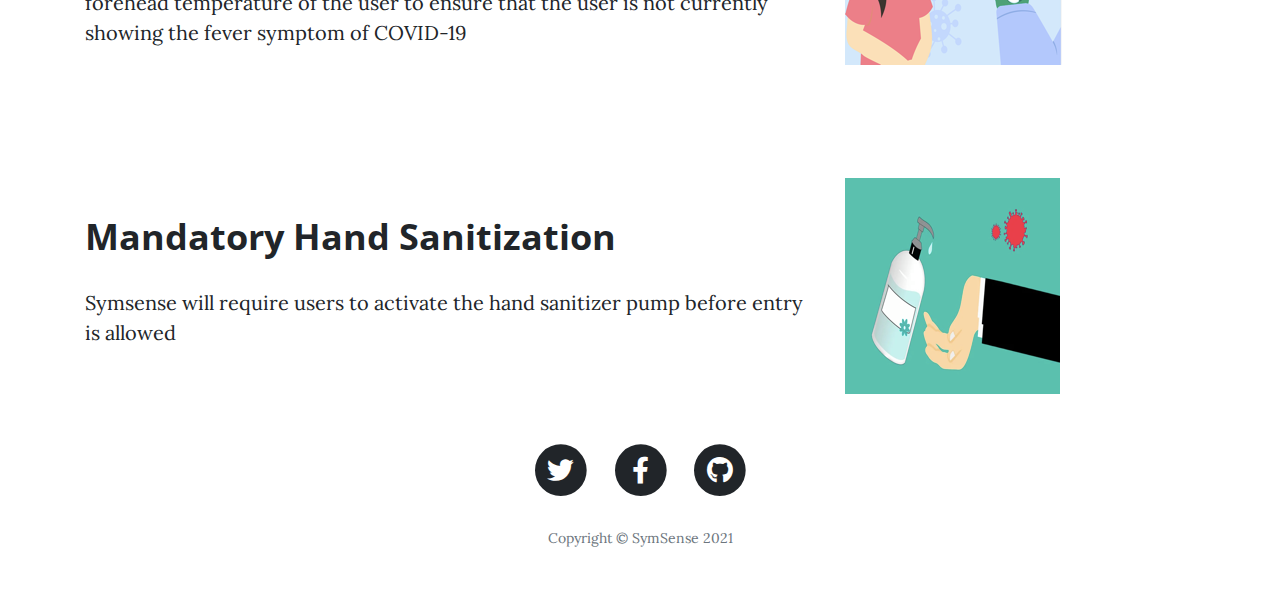
==== commit e37f48e9: "Added slogan" ====
--- a/index.html
+++ b/index.html
@@ -57,7 +57,7 @@
         <div class="col-lg-8 col-md-10 mx-auto">
           <div class="site-heading">
             <h1>SymSense</h1>
-            <span class="subheading">Automated Safety Scan</span>
+            <span class="subheading">Scanning For a Better Future</span>
           </div>
         </div>
       </div>
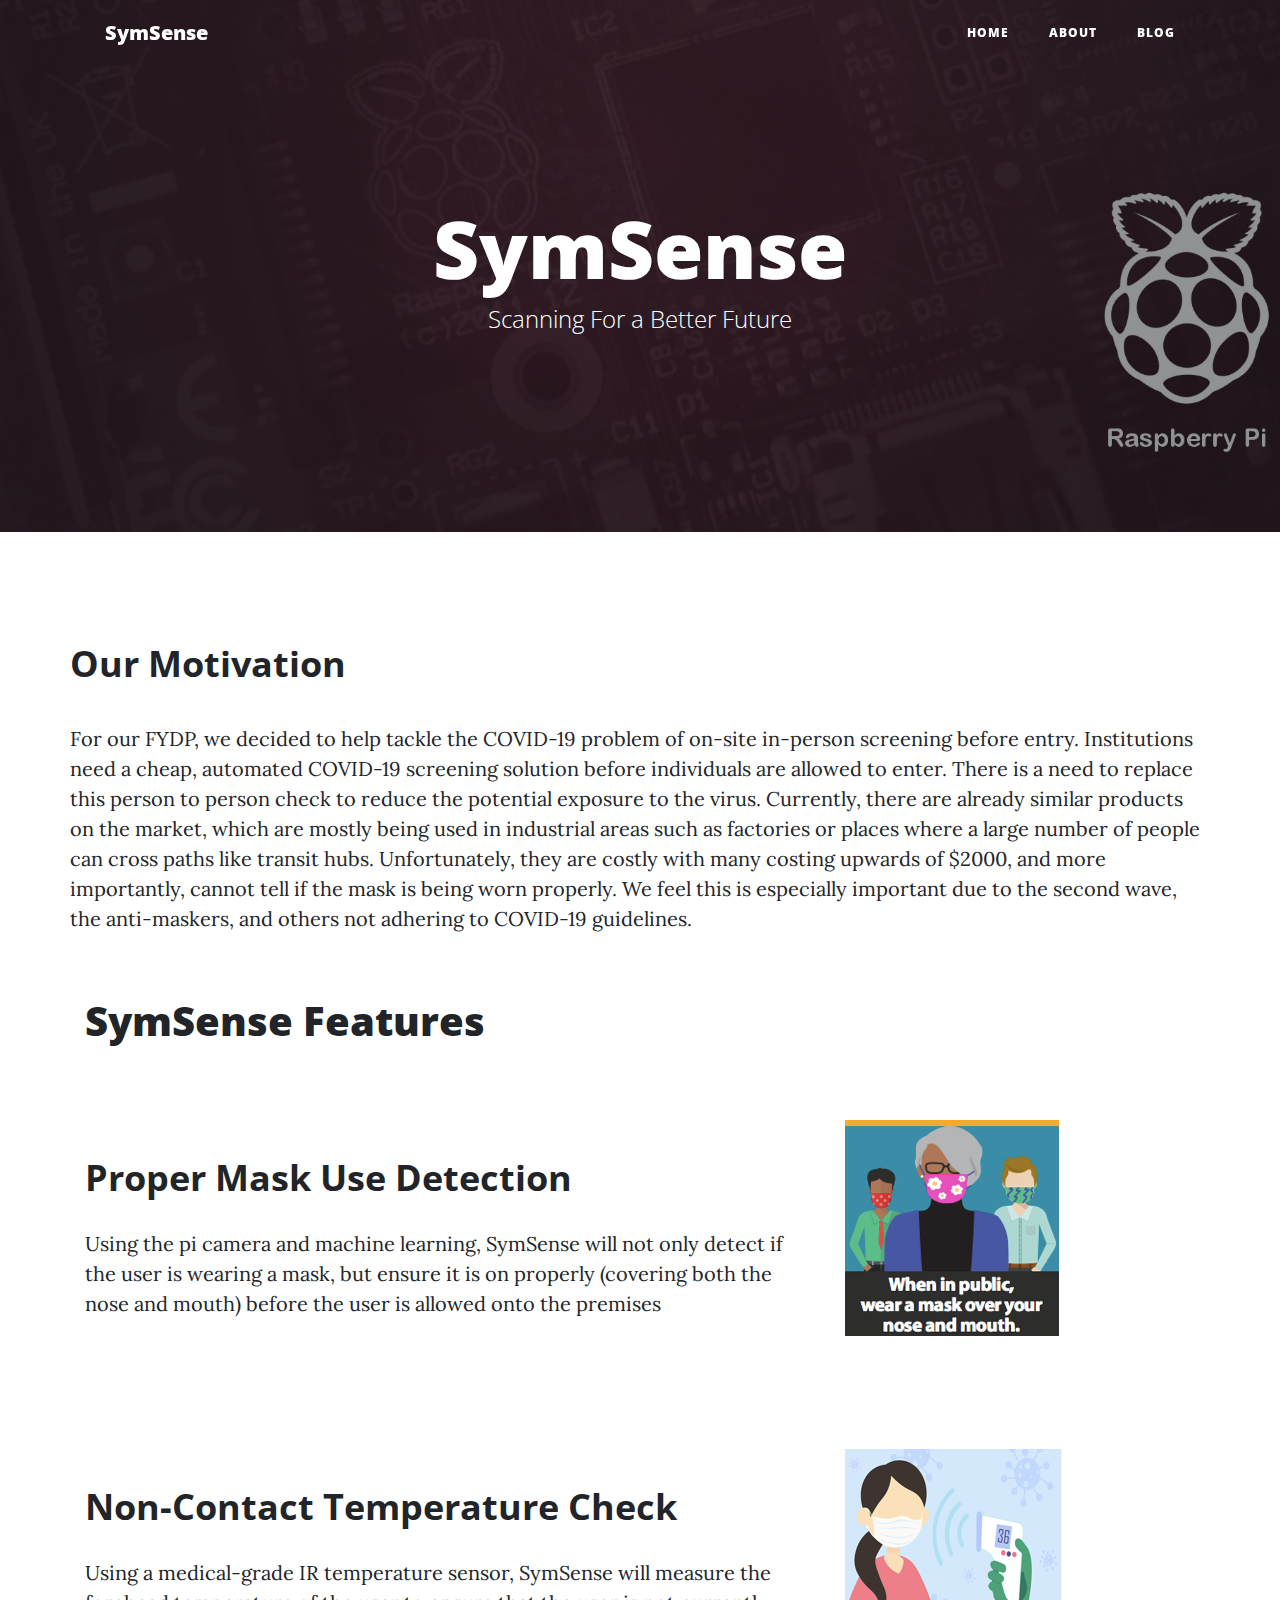
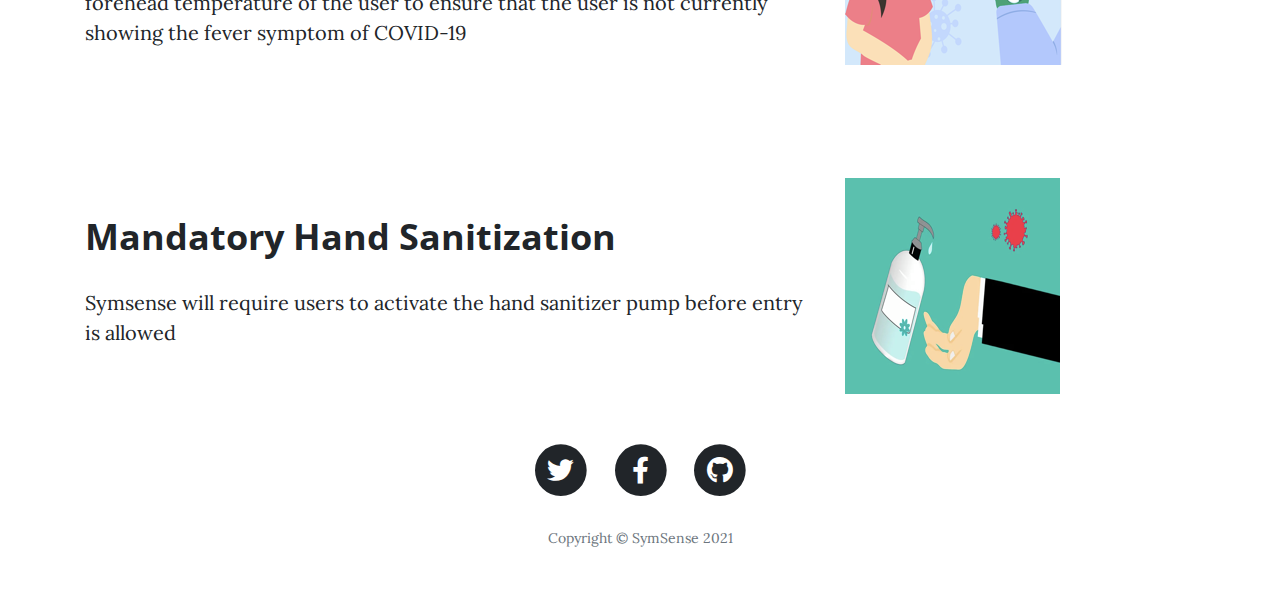
==== commit c67c699c: "topbar fix" ====
--- a/index.html
+++ b/index.html
@@ -39,10 +39,10 @@
             <a class="nav-link" href="index.html">Home</a>
           </li>
           <li class="nav-item">
-            <a class="nav-link" href="blog.html">Blog</a>
+            <a class="nav-link" href="about.html">About</a>
           </li>
           <li class="nav-item">
-            <a class="nav-link" href="about.html">About</a>
+            <a class="nav-link" href="blog.html">Blog</a>
           </li>
         </ul>
       </div>
